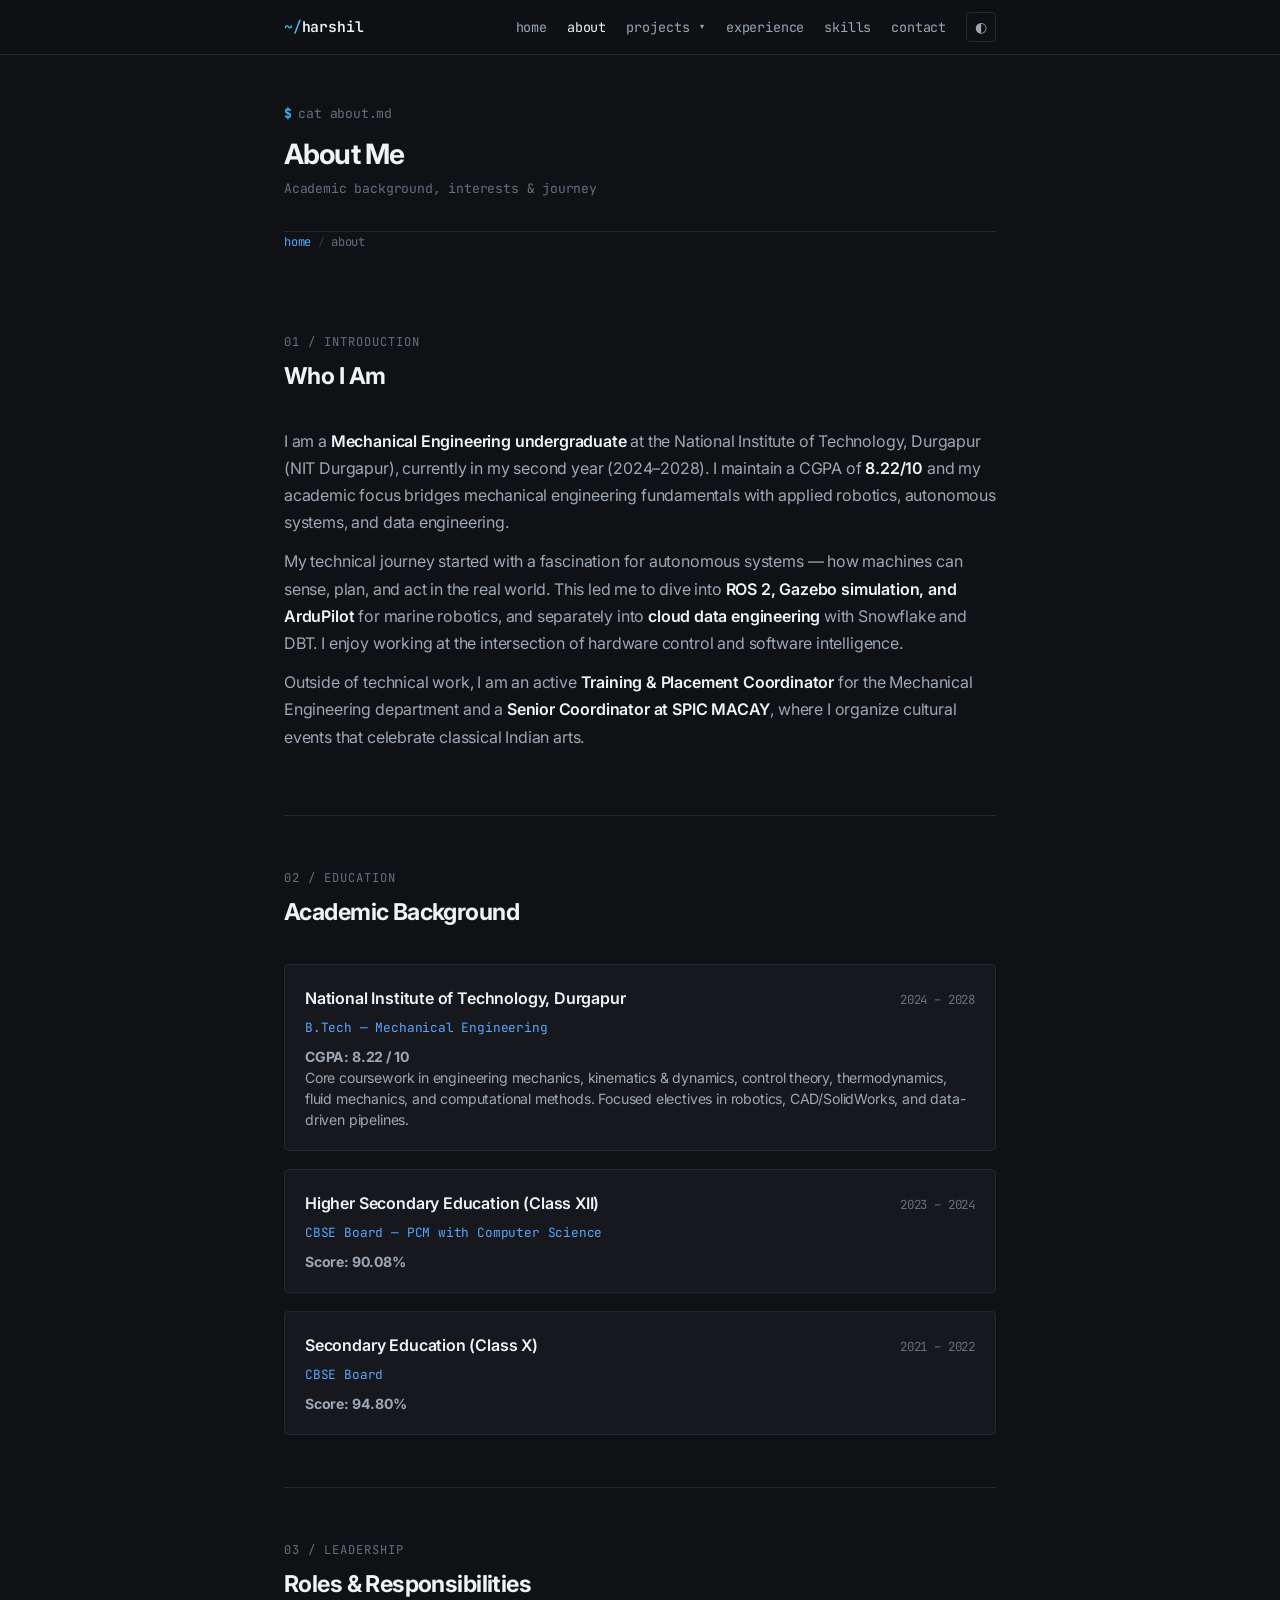
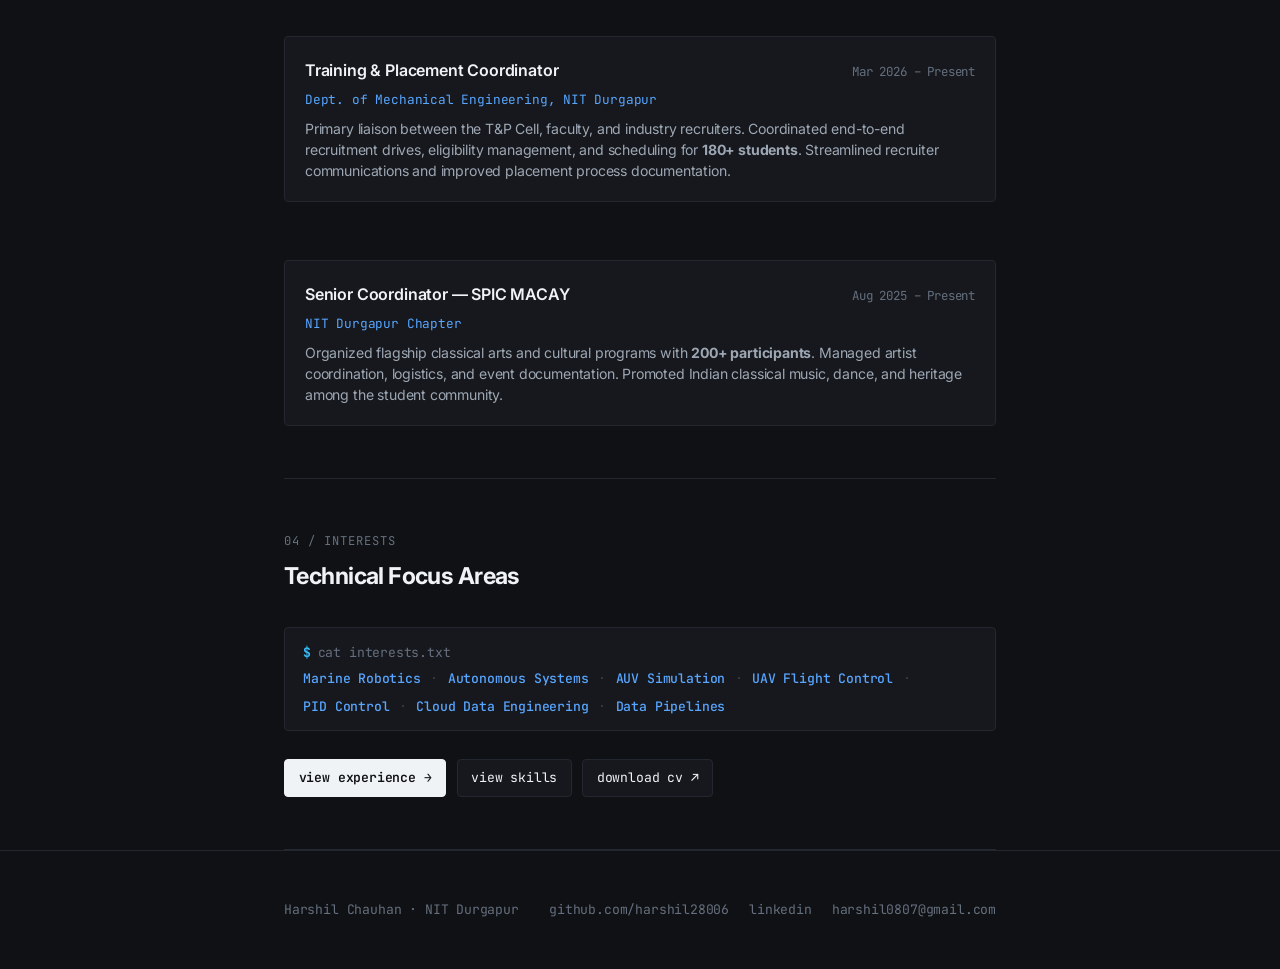
==== about.html @ e72b588a "feat: redesign portfolio as multi-page site with terminal CLI theme - Redesign index.html: minimal h" ====
<!DOCTYPE html>
<html lang="en" data-theme="dark">
<head>
  <meta charset="UTF-8">
  <meta name="viewport" content="width=device-width, initial-scale=1.0">
  <title>About — Harshil Chauhan</title>
  <meta name="description" content="About Harshil Chauhan — B.Tech Mechanical Engineering at NIT Durgapur. Academic background, technical interests, and leadership roles.">
  <meta name="author" content="Harshil Chauhan">

  <link rel="preconnect" href="https://fonts.googleapis.com">
  <link rel="preconnect" href="https://fonts.gstatic.com" crossorigin>
  <link href="https://fonts.googleapis.com/css2?family=Inter:wght@400;500;600;700&family=JetBrains+Mono:wght@400;500;600&display=swap" rel="stylesheet">
  <link rel="stylesheet" href="css/style.css">

  <script>
    try {
      var saved = localStorage.getItem('theme');
      if (saved) document.documentElement.dataset.theme = saved;
    } catch(e) {}
  </script>
</head>
<body>
  <a class="skip-link" href="#main">Skip to content</a>

  <!-- Navigation -->
  <nav class="navbar" aria-label="Main Navigation">
    <div class="container nav-inner">
      <a href="index.html" class="navbar-path" aria-label="Harshil Chauhan Home">
        <span class="p-tilde">~/</span><span class="p-name">harshil</span>
      </a>
      <button class="nav-mobile-toggle" id="nav-mobile-toggle" aria-label="Open navigation menu" aria-expanded="false">☰</button>
      <ul class="navbar-nav" id="navbar-nav" role="list">
        <li><a href="index.html" class="nav-link">home</a></li>
        <li><a href="about.html" class="nav-link">about</a></li>
        <li class="nav-dropdown">
          <button class="nav-dropdown-toggle" aria-haspopup="true" aria-expanded="false">projects ▾</button>
          <ul class="dropdown-menu" role="menu">
            <li role="none"><a href="projects/uav-auv.html" role="menuitem"><span class="dm-tilde">~/</span><span class="dm-path">projects/uav-auv</span></a></li>
            <li role="none"><a href="projects/data-engineering.html" role="menuitem"><span class="dm-tilde">~/</span><span class="dm-path">projects/data-engineering</span></a></li>
            <li role="none"><a href="projects/software.html" role="menuitem"><span class="dm-tilde">~/</span><span class="dm-path">projects/software</span></a></li>
            <li role="none"><a href="projects/other.html" role="menuitem"><span class="dm-tilde">~/</span><span class="dm-path">projects/other</span></a></li>
          </ul>
        </li>
        <li><a href="experience.html" class="nav-link">experience</a></li>
        <li><a href="skills.html" class="nav-link">skills</a></li>
        <li><a href="contact.html" class="nav-link">contact</a></li>
        <li>
          <button type="button" class="theme-toggle" id="theme-toggle" aria-label="Toggle theme" title="Toggle theme (T)">◐</button>
        </li>
      </ul>
    </div>
  </nav>

  <main class="container" id="main">

    <!-- Page Hero -->
    <div class="page-hero">
      <div class="page-hero-cmd">
        <span class="cmd-dollar">$</span>
        <span>cat about.md</span>
      </div>
      <h1 class="page-hero-title">About Me</h1>
      <p class="page-hero-sub">Academic background, interests &amp; journey</p>
    </div>

    <!-- Breadcrumb -->
    <nav class="breadcrumb" aria-label="Breadcrumb">
      <a href="index.html">home</a>
      <span class="breadcrumb-sep">/</span>
      <span>about</span>
    </nav>

    <!-- Bio -->
    <section class="section" id="bio">
      <div class="section-head">
        <span class="section-label">01 / Introduction</span>
        <h2 class="section-title">Who I Am</h2>
      </div>

      <p class="about-bio">
        I am a <strong>Mechanical Engineering undergraduate</strong> at the National Institute of Technology, Durgapur (NIT Durgapur), currently in my second year (2024–2028). I maintain a CGPA of <strong>8.22/10</strong> and my academic focus bridges mechanical engineering fundamentals with applied robotics, autonomous systems, and data engineering.
      </p>
      <p class="about-bio">
        My technical journey started with a fascination for autonomous systems — how machines can sense, plan, and act in the real world. This led me to dive into <strong>ROS 2, Gazebo simulation, and ArduPilot</strong> for marine robotics, and separately into <strong>cloud data engineering</strong> with Snowflake and DBT. I enjoy working at the intersection of hardware control and software intelligence.
      </p>
      <p class="about-bio">
        Outside of technical work, I am an active <strong>Training &amp; Placement Coordinator</strong> for the Mechanical Engineering department and a <strong>Senior Coordinator at SPIC MACAY</strong>, where I organize cultural events that celebrate classical Indian arts.
      </p>
    </section>

    <!-- Education -->
    <section class="section" id="education">
      <div class="section-head">
        <span class="section-label">02 / Education</span>
        <h2 class="section-title">Academic Background</h2>
      </div>

      <div class="edu-card">
        <div class="edu-card-head">
          <h3 class="edu-card-name">National Institute of Technology, Durgapur</h3>
          <span class="edu-card-date">2024 – 2028</span>
        </div>
        <p class="edu-card-sub">B.Tech — Mechanical Engineering</p>
        <p class="edu-card-desc">
          <strong>CGPA: 8.22 / 10</strong><br>
          Core coursework in engineering mechanics, kinematics &amp; dynamics, control theory, thermodynamics, fluid mechanics, and computational methods. Focused electives in robotics, CAD/SolidWorks, and data-driven pipelines.
        </p>
      </div>

      <div class="edu-card">
        <div class="edu-card-head">
          <h3 class="edu-card-name">Higher Secondary Education (Class XII)</h3>
          <span class="edu-card-date">2023 – 2024</span>
        </div>
        <p class="edu-card-sub">CBSE Board — PCM with Computer Science</p>
        <p class="edu-card-desc">
          <strong>Score: 90.08%</strong>
        </p>
      </div>

      <div class="edu-card">
        <div class="edu-card-head">
          <h3 class="edu-card-name">Secondary Education (Class X)</h3>
          <span class="edu-card-date">2021 – 2022</span>
        </div>
        <p class="edu-card-sub">CBSE Board</p>
        <p class="edu-card-desc">
          <strong>Score: 94.80%</strong>
        </p>
      </div>
    </section>

    <!-- Leadership -->
    <section class="section" id="leadership">
      <div class="section-head">
        <span class="section-label">03 / Leadership</span>
        <h2 class="section-title">Roles &amp; Responsibilities</h2>
      </div>

      <div class="project-group">
        <div class="edu-card">
          <div class="edu-card-head">
            <h3 class="edu-card-name">Training &amp; Placement Coordinator</h3>
            <span class="edu-card-date">Mar 2026 – Present</span>
          </div>
          <p class="edu-card-sub">Dept. of Mechanical Engineering, NIT Durgapur</p>
          <p class="edu-card-desc">
            Primary liaison between the T&amp;P Cell, faculty, and industry recruiters. Coordinated end-to-end recruitment drives, eligibility management, and scheduling for <strong>180+ students</strong>. Streamlined recruiter communications and improved placement process documentation.
          </p>
        </div>

        <div class="edu-card">
          <div class="edu-card-head">
            <h3 class="edu-card-name">Senior Coordinator — SPIC MACAY</h3>
            <span class="edu-card-date">Aug 2025 – Present</span>
          </div>
          <p class="edu-card-sub">NIT Durgapur Chapter</p>
          <p class="edu-card-desc">
            Organized flagship classical arts and cultural programs with <strong>200+ participants</strong>. Managed artist coordination, logistics, and event documentation. Promoted Indian classical music, dance, and heritage among the student community.
          </p>
        </div>
      </div>
    </section>

    <!-- Technical Interests -->
    <section class="section" id="interests">
      <div class="section-head">
        <span class="section-label">04 / Interests</span>
        <h2 class="section-title">Technical Focus Areas</h2>
      </div>

      <div class="terminal-stack-box">
        <div class="term-header">
          <span class="cmd-dollar">$</span>
          <span>cat interests.txt</span>
        </div>
        <div class="term-stack-list">
          <span class="term-pill">Marine Robotics</span>
          <span class="term-sep">·</span>
          <span class="term-pill">Autonomous Systems</span>
          <span class="term-sep">·</span>
          <span class="term-pill">AUV Simulation</span>
          <span class="term-sep">·</span>
          <span class="term-pill">UAV Flight Control</span>
          <span class="term-sep">·</span>
          <span class="term-pill">PID Control</span>
          <span class="term-sep">·</span>
          <span class="term-pill">Cloud Data Engineering</span>
          <span class="term-sep">·</span>
          <span class="term-pill">Data Pipelines</span>
        </div>
      </div>

      <div class="cta-row" style="margin-top: 1.5rem;">
        <a class="btn primary" href="experience.html">view experience →</a>
        <a class="btn" href="skills.html">view skills</a>
        <a class="btn" href="assets/Harshil_Chauhan_CV.pdf" target="_blank" rel="noopener">download cv ↗</a>
      </div>
    </section>

  </main>

  <!-- Footer -->
  <footer class="site-footer">
    <div class="container footer-inner">
      <div>
        <span>Harshil Chauhan</span> · <span>NIT Durgapur</span>
      </div>
      <nav class="footer-nav" aria-label="Footer Navigation">
        <a href="https://github.com/harshil28006" target="_blank" rel="noopener">github.com/harshil28006</a>
        <a href="https://linkedin.com/in/harshil-nitdurgapur" target="_blank" rel="noopener">linkedin</a>
        <a href="mailto:harshil0807@gmail.com">harshil0807@gmail.com</a>
      </nav>
    </div>
  </footer>

  <script src="js/main.js"></script>
</body>
</html>
---- css/style.css ----
/* ==========================================================================
   Harshil Chauhan - Minimalist Developer Portfolio
   Aesthetic inspired by raaulc.com: Clean typography, structured spacing,
   subtle command-line motifs, and high performance.
   ========================================================================== */

/* --------------------------------------------------------------------------
   Design Tokens & Color Themes
   -------------------------------------------------------------------------- */
:root {
  /* Dark Theme (Default) */
  --bg-primary: #0f1115;
  --bg-secondary: #16181d;
  --bg-subtle: #1c1f26;
  --bg-hover: #22262f;

  --border-subtle: #232730;
  --border-hover: #363c4a;

  --text-primary: #f0f3f6;
  --text-secondary: #9da7b3;
  --text-muted: #656f7d;
  --text-code: #58a6ff;

  --accent-cyan: #38bdf8;
  --accent-green: #34d399;
  --accent-amber: #fbbf24;

  --font-sans: 'Inter', -apple-system, BlinkMacSystemFont, 'Segoe UI', Roboto, Helvetica, Arial, sans-serif;
  --font-mono: 'JetBrains Mono', SFMono-Regular, Menlo, Monaco, Consolas, 'Liberation Mono', monospace;

  --max-width: 760px;
  --radius-sm: 4px;
  --radius-md: 6px;
  --transition: 0.15s ease;
}

[data-theme="light"] {
  --bg-primary: #ffffff;
  --bg-secondary: #f8fafc;
  --bg-subtle: #f1f5f9;
  --bg-hover: #e2e8f0;

  --border-subtle: #e5e7eb;
  --border-hover: #cbd5e1;

  --text-primary: #111827;
  --text-secondary: #4b5563;
  --text-muted: #9ca3af;
  --text-code: #0284c7;

  --accent-cyan: #0284c7;
  --accent-green: #059669;
  --accent-amber: #d97706;
}

/* --------------------------------------------------------------------------
   Reset & Document Base
   -------------------------------------------------------------------------- */
*, *::before, *::after {
  box-sizing: border-box;
  margin: 0;
  padding: 0;
}

html {
  font-size: 16px;
  scroll-behavior: smooth;
  scroll-padding-top: 70px;
  -webkit-text-size-adjust: 100%;
}

body {
  font-family: var(--font-sans);
  background-color: var(--bg-primary);
  color: var(--text-primary);
  line-height: 1.65;
  letter-spacing: -0.011em;
  min-height: 100vh;
  transition: background-color var(--transition), color var(--transition);
  text-rendering: optimizeLegibility;
  -webkit-font-smoothing: antialiased;
}

/* Skip link for accessibility */
.skip-link {
  position: absolute;
  top: -40px;
  left: 1.5rem;
  background: var(--text-primary);
  color: var(--bg-primary);
  padding: 0.4rem 0.8rem;
  font-family: var(--font-mono);
  font-size: 0.8rem;
  z-index: 1000;
  border-radius: var(--radius-sm);
  transition: top 0.15s ease;
}
.skip-link:focus {
  top: 1rem;
}

a {
  color: inherit;
  text-decoration: none;
  transition: color var(--transition);
}

code, kbd, pre, samp {
  font-family: var(--font-mono);
}

.container {
  max-width: var(--max-width);
  margin-left: auto;
  margin-right: auto;
  padding-left: 1.5rem;
  padding-right: 1.5rem;
}

/* --------------------------------------------------------------------------
   Minimal Navbar (raaulc style: ~/harshil)
   -------------------------------------------------------------------------- */
.navbar {
  position: sticky;
  top: 0;
  z-index: 100;
  background: rgba(15, 17, 21, 0.92);
  backdrop-filter: blur(10px);
  -webkit-backdrop-filter: blur(10px);
  border-bottom: 1px solid var(--border-subtle);
  transition: background-color var(--transition), border-color var(--transition);
}

[data-theme="light"] .navbar {
  background: rgba(255, 255, 255, 0.94);
}

.nav-inner {
  display: flex;
  align-items: center;
  justify-content: space-between;
  height: 54px;
}

.navbar-path {
  font-family: var(--font-mono);
  font-size: 0.92rem;
  font-weight: 500;
  display: inline-flex;
  align-items: center;
}
.p-tilde {
  color: var(--accent-cyan);
}
.p-name {
  color: var(--text-primary);
  font-weight: 600;
}
.navbar-path:hover .p-name {
  color: var(--accent-cyan);
}

.navbar-nav {
  display: flex;
  align-items: center;
  list-style: none;
  gap: 1.25rem;
  font-family: var(--font-mono);
  font-size: 0.84rem;
}

.nav-link {
  color: var(--text-secondary);
}
.nav-link:hover {
  color: var(--text-primary);
}

.theme-toggle {
  background: transparent;
  border: 1px solid var(--border-subtle);
  color: var(--text-secondary);
  font-size: 0.85rem;
  width: 30px;
  height: 30px;
  border-radius: var(--radius-sm);
  display: inline-flex;
  align-items: center;
  justify-content: center;
  cursor: pointer;
  transition: all var(--transition);
}
.theme-toggle:hover {
  color: var(--text-primary);
  border-color: var(--border-hover);
  background: var(--bg-secondary);
}

/* --------------------------------------------------------------------------
   Hero Section ($ whois harshil)
   -------------------------------------------------------------------------- */
.hero {
  padding-top: 3.5rem;
  padding-bottom: 3rem;
  border-bottom: 1px solid var(--border-subtle);
}

.cmd-line {
  font-family: var(--font-mono);
  font-size: 0.84rem;
  color: var(--text-muted);
  margin-bottom: 1.25rem;
  display: inline-flex;
  align-items: center;
  gap: 0.4rem;
}
.cmd-dollar {
  color: var(--accent-cyan);
  font-weight: 700;
}
.cmd-name {
  color: var(--text-primary);
}
.cmd-arg {
  color: var(--accent-amber);
}

.hero-identity {
  margin-bottom: 1.25rem;
}

.hero-name {
  font-size: 1.95rem;
  font-weight: 700;
  letter-spacing: -0.03em;
  color: var(--text-primary);
  line-height: 1.2;
  margin-bottom: 0.35rem;
}

.hero-sub {
  font-family: var(--font-mono);
  font-size: 0.88rem;
  color: var(--text-muted);
  display: flex;
  align-items: center;
  gap: 0.45rem;
  flex-wrap: wrap;
}
.hero-sub span.highlight {
  color: var(--text-secondary);
}

.hero-bio {
  font-size: 1.02rem;
  color: var(--text-secondary);
  line-height: 1.7;
  margin-bottom: 1.5rem;
}
.hero-bio strong {
  color: var(--text-primary);
  font-weight: 600;
}

/* Terminal Core Stack Block */
.terminal-stack-box {
  background: var(--bg-secondary);
  border: 1px solid var(--border-subtle);
  border-radius: var(--radius-sm);
  padding: 0.85rem 1.15rem;
  margin-bottom: 1.75rem;
  font-family: var(--font-mono);
  font-size: 0.82rem;
  line-height: 1.6;
}

.term-header {
  color: var(--text-muted);
  margin-bottom: 0.35rem;
  display: flex;
  align-items: center;
  gap: 0.4rem;
}

.term-stack-list {
  display: flex;
  flex-wrap: wrap;
  align-items: center;
  gap: 0.4rem 0.6rem;
  color: var(--text-primary);
}

.term-pill {
  color: var(--text-code);
  font-weight: 500;
}

.term-sep {
  color: var(--border-hover);
}

/* Action CTA Buttons */
.cta-row {
  display: flex;
  flex-wrap: wrap;
  align-items: center;
  gap: 0.65rem;
}

.btn {
  display: inline-flex;
  align-items: center;
  gap: 0.35rem;
  font-family: var(--font-mono);
  font-size: 0.82rem;
  padding: 0.45rem 0.85rem;
  border-radius: var(--radius-sm);
  border: 1px solid var(--border-subtle);
  background: var(--bg-secondary);
  color: var(--text-primary);
  cursor: pointer;
  transition: all var(--transition);
}
.btn:hover {
  background: var(--bg-hover);
  border-color: var(--border-hover);
}

.btn.primary {
  background: var(--text-primary);
  color: var(--bg-primary);
  border-color: var(--text-primary);
  font-weight: 600;
}
.btn.primary:hover {
  opacity: 0.9;
}

/* --------------------------------------------------------------------------
   Sections & Structured Spacing
   -------------------------------------------------------------------------- */
.section {
  padding-top: 3.25rem;
  padding-bottom: 3.25rem;
  border-bottom: 1px solid var(--border-subtle);
}

.section-head {
  margin-bottom: 2rem;
}

.section-label {
  font-family: var(--font-mono);
  font-size: 0.76rem;
  text-transform: uppercase;
  letter-spacing: 0.08em;
  color: var(--text-muted);
  display: block;
  margin-bottom: 0.35rem;
}

.section-title {
  font-size: 1.45rem;
  font-weight: 700;
  letter-spacing: -0.025em;
  color: var(--text-primary);
}

/* --------------------------------------------------------------------------
   Projects List (Structured Spacing, No Heavy Cards)
   -------------------------------------------------------------------------- */
.project-group {
  display: flex;
  flex-direction: column;
  gap: 2.5rem;
}

.project-item {
  padding-bottom: 2rem;
  border-bottom: 1px dashed var(--border-subtle);
}
.project-item:last-child {
  padding-bottom: 0;
  border-bottom: none;
}

.project-header {
  display: flex;
  align-items: baseline;
  justify-content: space-between;
  gap: 1rem;
  margin-bottom: 0.65rem;
  flex-wrap: wrap;
}

.project-title {
  font-size: 1.15rem;
  font-weight: 600;
  color: var(--text-primary);
  letter-spacing: -0.02em;
}

.project-tagline {
  font-family: var(--font-mono);
  font-size: 0.78rem;
  color: var(--text-muted);
}

/* Technical Tags Pill Row */
.tech-tag-row {
  display: flex;
  flex-wrap: wrap;
  gap: 0.4rem;
  margin-bottom: 0.85rem;
}

.tech-tag {
  font-family: var(--font-mono);
  font-size: 0.74rem;
  color: var(--text-secondary);
  background: var(--bg-secondary);
  border: 1px solid var(--border-subtle);
  padding: 0.15rem 0.5rem;
  border-radius: var(--radius-sm);
}

/* Achievements Bullet List */
.achievements-list {
  list-style: none;
  display: flex;
  flex-direction: column;
  gap: 0.55rem;
}

.achievements-list li {
  position: relative;
  padding-left: 1.25rem;
  font-size: 0.92rem;
  color: var(--text-secondary);
  line-height: 1.55;
}

.achievements-list li::before {
  content: "—";
  position: absolute;
  left: 0;
  color: var(--text-muted);
  font-family: var(--font-mono);
}

.achievements-list li strong {
  color: var(--text-primary);
  font-weight: 600;
}

/* --------------------------------------------------------------------------
   Video Showcase Component (Terminal & Media Player Bezel)
   -------------------------------------------------------------------------- */
.video-showcase {
  margin-top: 1.5rem;
  background: var(--bg-secondary);
  border: 1px solid var(--border-subtle);
  border-radius: var(--radius-md);
  overflow: hidden;
  box-shadow: 0 4px 20px rgba(0, 0, 0, 0.15);
  transition: border-color var(--transition), box-shadow var(--transition);
}

.video-showcase:hover {
  border-color: var(--border-hover);
  box-shadow: 0 6px 24px rgba(0, 0, 0, 0.25);
}

.video-showcase-header {
  display: flex;
  align-items: center;
  justify-content: space-between;
  gap: 0.75rem;
  padding: 0.6rem 0.9rem;
  background: var(--bg-subtle);
  border-bottom: 1px solid var(--border-subtle);
  font-family: var(--font-mono);
  font-size: 0.76rem;
}

.video-window-controls {
  display: flex;
  align-items: center;
  gap: 0.35rem;
  flex-shrink: 0;
}

.control-dot {
  width: 9px;
  height: 9px;
  border-radius: 50%;
  display: inline-block;
}

.control-dot.dot-red {
  background-color: #ef4444;
  opacity: 0.85;
}

.control-dot.dot-yellow {
  background-color: #f59e0b;
  opacity: 0.85;
}

.control-dot.dot-green {
  background-color: #10b981;
  opacity: 0.85;
}

.video-showcase-title {
  color: var(--text-muted);
  overflow: hidden;
  text-overflow: ellipsis;
  white-space: nowrap;
  display: flex;
  align-items: center;
  gap: 0.35rem;
  flex: 1;
}

.video-showcase-title span:last-child {
  color: var(--text-secondary);
}

.video-direct-link {
  flex-shrink: 0;
  font-family: var(--font-mono);
  font-size: 0.72rem;
  color: var(--text-code);
  padding: 0.15rem 0.5rem;
  border-radius: var(--radius-sm);
  background: var(--bg-secondary);
  border: 1px solid var(--border-subtle);
  transition: all var(--transition);
}

.video-direct-link:hover {
  color: var(--accent-cyan);
  border-color: var(--border-hover);
  background: var(--bg-hover);
}

.video-player-container {
  position: relative;
  width: 100%;
  aspect-ratio: 16 / 9;
  background: #000;
}

.video-player-container iframe {
  position: absolute;
  top: 0;
  left: 0;
  width: 100%;
  height: 100%;
  border: 0;
}

.video-showcase-footer {
  display: flex;
  align-items: center;
  justify-content: space-between;
  gap: 0.75rem;
  padding: 0.55rem 0.9rem;
  background: var(--bg-subtle);
  border-top: 1px solid var(--border-subtle);
  font-family: var(--font-mono);
  font-size: 0.74rem;
  flex-wrap: wrap;
}

.video-status-indicator {
  display: inline-flex;
  align-items: center;
  gap: 0.45rem;
  color: var(--accent-amber);
  font-weight: 600;
  letter-spacing: 0.04em;
  font-size: 0.7rem;
}

.status-pulsing-dot {
  width: 7px;
  height: 7px;
  border-radius: 50%;
  background: var(--accent-amber);
  display: inline-block;
  box-shadow: 0 0 0 0 rgba(251, 191, 36, 0.7);
  animation: pulse-ring 2s infinite;
}

@keyframes pulse-ring {
  0% {
    box-shadow: 0 0 0 0 rgba(251, 191, 36, 0.7);
  }
  70% {
    box-shadow: 0 0 0 6px rgba(251, 191, 36, 0);
  }
  100% {
    box-shadow: 0 0 0 0 rgba(251, 191, 36, 0);
  }
}

.video-caption-text {
  color: var(--text-muted);
  font-size: 0.72rem;
}

.tech-tag.video-tag {
  color: var(--accent-cyan);
  border-color: rgba(56, 189, 248, 0.3);
  background: rgba(56, 189, 248, 0.08);
  font-weight: 500;
  cursor: pointer;
  display: inline-flex;
  align-items: center;
  gap: 0.25rem;
}

.tech-tag.video-tag:hover {
  background: rgba(56, 189, 248, 0.16);
  border-color: var(--accent-cyan);
  color: var(--text-primary);
}

.tech-tag.diagram-tag {
  color: var(--accent-cyan);
  border-color: rgba(56, 189, 248, 0.3);
  background: rgba(56, 189, 248, 0.08);
  font-weight: 500;
  cursor: pointer;
  display: inline-flex;
  align-items: center;
  gap: 0.25rem;
  text-decoration: none;
}

.tech-tag.diagram-tag:hover {
  background: rgba(56, 189, 248, 0.16);
  border-color: var(--accent-cyan);
  color: var(--text-primary);
}

/* --------------------------------------------------------------------------
   Diagram Showcase Component (Terminal & Pipeline Architecture Viewer)
   -------------------------------------------------------------------------- */
.diagram-showcase {
  margin-top: 1.5rem;
  background: var(--bg-secondary);
  border: 1px solid var(--border-subtle);
  border-radius: var(--radius-md);
  overflow: hidden;
  box-shadow: 0 4px 20px rgba(0, 0, 0, 0.15);
  transition: border-color var(--transition), box-shadow var(--transition);
}

.diagram-showcase:hover {
  border-color: var(--border-hover);
  box-shadow: 0 6px 24px rgba(0, 0, 0, 0.25);
}

.diagram-showcase-header {
  display: flex;
  align-items: center;
  justify-content: space-between;
  gap: 0.75rem;
  padding: 0.6rem 0.9rem;
  background: var(--bg-subtle);
  border-bottom: 1px solid var(--border-subtle);
  font-family: var(--font-mono);
  font-size: 0.76rem;
}

.diagram-window-controls {
  display: flex;
  align-items: center;
  gap: 0.35rem;
  flex-shrink: 0;
}

.diagram-showcase-title {
  color: var(--text-muted);
  overflow: hidden;
  text-overflow: ellipsis;
  white-space: nowrap;
  display: flex;
  align-items: center;
  gap: 0.35rem;
  flex: 1;
}

.diagram-showcase-title span:last-child {
  color: var(--text-secondary);
}

.diagram-direct-link {
  flex-shrink: 0;
  font-family: var(--font-mono);
  font-size: 0.72rem;
  color: var(--text-code);
  padding: 0.15rem 0.5rem;
  border-radius: var(--radius-sm);
  background: var(--bg-secondary);
  border: 1px solid var(--border-subtle);
  text-decoration: none;
  transition: all var(--transition);
}

.diagram-direct-link:hover {
  color: var(--accent-cyan);
  border-color: var(--border-hover);
  background: var(--bg-hover);
}

.diagram-image-container {
  position: relative;
  width: 100%;
  background: #0d1117;
  cursor: zoom-in;
  overflow: hidden;
  display: flex;
  align-items: center;
  justify-content: center;
  border: 0;
  padding: 0;
  text-align: left;
}

.diagram-image-container:focus-visible {
  outline: 2px solid var(--accent-cyan);
  outline-offset: -2px;
}

.diagram-image {
  display: block;
  width: 100%;
  height: auto;
  object-fit: contain;
  transition: transform 0.25s ease;
}

.diagram-image-container:hover .diagram-image {
  transform: scale(1.015);
}

.diagram-expand-badge {
  position: absolute;
  bottom: 12px;
  right: 12px;
  display: inline-flex;
  align-items: center;
  gap: 0.4rem;
  padding: 0.35rem 0.65rem;
  background: rgba(15, 17, 21, 0.85);
  backdrop-filter: blur(8px);
  -webkit-backdrop-filter: blur(8px);
  border: 1px solid var(--border-hover);
  border-radius: var(--radius-sm);
  color: var(--text-primary);
  font-family: var(--font-mono);
  font-size: 0.72rem;
  pointer-events: none;
  opacity: 0.9;
  transition: opacity var(--transition), transform var(--transition), border-color var(--transition), color var(--transition);
}

.diagram-image-container:hover .diagram-expand-badge {
  opacity: 1;
  transform: translateY(-2px);
  border-color: var(--accent-cyan);
  color: var(--accent-cyan);
}

.diagram-showcase-footer {
  display: flex;
  align-items: center;
  justify-content: space-between;
  gap: 0.75rem;
  padding: 0.55rem 0.9rem;
  background: var(--bg-subtle);
  border-top: 1px solid var(--border-subtle);
  font-family: var(--font-mono);
  font-size: 0.74rem;
  flex-wrap: wrap;
}

.diagram-status-indicator {
  display: inline-flex;
  align-items: center;
  gap: 0.45rem;
  color: var(--accent-cyan);
  font-weight: 600;
  letter-spacing: 0.04em;
  font-size: 0.7rem;
}

.status-pulsing-dot.pulse-cyan {
  background: var(--accent-cyan);
  box-shadow: 0 0 0 0 rgba(56, 189, 248, 0.7);
  animation: pulse-ring-cyan 2s infinite;
}

@keyframes pulse-ring-cyan {
  0% {
    box-shadow: 0 0 0 0 rgba(56, 189, 248, 0.7);
  }
  70% {
    box-shadow: 0 0 0 6px rgba(56, 189, 248, 0);
  }
  100% {
    box-shadow: 0 0 0 0 rgba(56, 189, 248, 0);
  }
}

.diagram-caption-text {
  color: var(--text-muted);
  font-size: 0.72rem;
}

/* --------------------------------------------------------------------------
   Architecture Diagram Lightbox Modal
   -------------------------------------------------------------------------- */
.diagram-modal {
  position: fixed;
  inset: 0;
  z-index: 9999;
  background: rgba(10, 12, 16, 0.88);
  backdrop-filter: blur(12px);
  -webkit-backdrop-filter: blur(12px);
  display: flex;
  align-items: center;
  justify-content: center;
  padding: 1.5rem;
  opacity: 0;
  pointer-events: none;
  transition: opacity 0.2s ease;
}

.diagram-modal:not([hidden]) {
  opacity: 1;
  pointer-events: auto;
}

.diagram-modal-dialog {
  position: relative;
  max-width: 1200px;
  width: 100%;
  max-height: 92vh;
  display: flex;
  flex-direction: column;
  background: var(--bg-secondary);
  border: 1px solid var(--border-hover);
  border-radius: var(--radius-md);
  overflow: hidden;
  box-shadow: 0 25px 60px -15px rgba(0, 0, 0, 0.7);
  transform: scale(0.96);
  transition: transform 0.2s cubic-bezier(0.16, 1, 0.3, 1);
}

.diagram-modal:not([hidden]) .diagram-modal-dialog {
  transform: scale(1);
}

.diagram-modal-header {
  display: flex;
  align-items: center;
  justify-content: space-between;
  padding: 0.7rem 1rem;
  background: var(--bg-subtle);
  border-bottom: 1px solid var(--border-subtle);
  font-family: var(--font-mono);
  font-size: 0.8rem;
}

.diagram-modal-title {
  display: flex;
  align-items: center;
  gap: 0.5rem;
  color: var(--text-secondary);
}

.diagram-modal-close {
  background: transparent;
  border: 1px solid var(--border-subtle);
  color: var(--text-secondary);
  width: 28px;
  height: 28px;
  display: flex;
  align-items: center;
  justify-content: center;
  border-radius: var(--radius-sm);
  cursor: pointer;
  font-family: var(--font-mono);
  font-size: 0.9rem;
  line-height: 1;
  transition: all var(--transition);
}

.diagram-modal-close:hover {
  background: var(--bg-hover);
  color: var(--text-primary);
  border-color: var(--border-hover);
}

.diagram-modal-body {
  overflow: auto;
  padding: 0.75rem;
  background: #0d1117;
  display: flex;
  align-items: center;
  justify-content: center;
  max-height: calc(92vh - 90px);
}

.diagram-modal-body img {
  max-width: 100%;
  max-height: calc(92vh - 120px);
  width: auto;
  height: auto;
  border-radius: 4px;
  object-fit: contain;
}

.diagram-modal-footer {
  display: flex;
  align-items: center;
  justify-content: space-between;
  padding: 0.55rem 1rem;
  background: var(--bg-subtle);
  border-top: 1px solid var(--border-subtle);
  font-family: var(--font-mono);
  font-size: 0.72rem;
  color: var(--text-muted);
}

.diagram-modal-footer kbd {
  display: inline-block;
  padding: 0.1rem 0.35rem;
  font-size: 0.68rem;
  font-family: var(--font-mono);
  background: var(--bg-hover);
  border: 1px solid var(--border-subtle);
  border-radius: 3px;
  color: var(--text-secondary);
}

/* --------------------------------------------------------------------------
   Experience Section (IIT Mandi Research Internship)
   -------------------------------------------------------------------------- */
.experience-block {
  padding: 1.35rem;
  background: var(--bg-secondary);
  border: 1px solid var(--border-subtle);
  border-radius: var(--radius-sm);
  margin-bottom: 1.5rem;
}

.exp-head {
  display: flex;
  align-items: baseline;
  justify-content: space-between;
  gap: 1rem;
  flex-wrap: wrap;
  margin-bottom: 0.35rem;
}

.exp-role {
  font-size: 1.05rem;
  font-weight: 600;
  color: var(--text-primary);
}

.exp-date {
  font-family: var(--font-mono);
  font-size: 0.8rem;
  color: var(--text-muted);
}

.exp-org {
  font-family: var(--font-mono);
  font-size: 0.85rem;
  color: var(--text-code);
  margin-bottom: 0.75rem;
}
.exp-org span.advisor {
  color: var(--text-muted);
}

/* --------------------------------------------------------------------------
   Education & Leadership
   -------------------------------------------------------------------------- */
.two-col-grid {
  display: grid;
  grid-template-columns: 1fr 1fr;
  gap: 1.75rem;
}

@media (max-width: 640px) {
  .two-col-grid {
    grid-template-columns: 1fr;
    gap: 1.25rem;
  }
}

.compact-card {
  padding: 1.15rem;
  background: var(--bg-secondary);
  border: 1px solid var(--border-subtle);
  border-radius: var(--radius-sm);
}

.compact-card h4 {
  font-size: 0.98rem;
  font-weight: 600;
  color: var(--text-primary);
  margin-bottom: 0.25rem;
}

.compact-sub {
  font-family: var(--font-mono);
  font-size: 0.8rem;
  color: var(--text-muted);
  margin-bottom: 0.5rem;
}

.compact-desc {
  font-size: 0.88rem;
  color: var(--text-secondary);
  line-height: 1.5;
}

/* --------------------------------------------------------------------------
   Footer (raaulc style)
   -------------------------------------------------------------------------- */
.site-footer {
  padding: 3rem 0;
  border-top: 1px solid var(--border-subtle);
  font-family: var(--font-mono);
  font-size: 0.82rem;
  color: var(--text-muted);
}

.footer-inner {
  display: flex;
  align-items: center;
  justify-content: space-between;
  flex-wrap: wrap;
  gap: 1rem;
}

.footer-nav {
  display: flex;
  align-items: center;
  gap: 1.25rem;
  flex-wrap: wrap;
}
.footer-nav a:hover {
  color: var(--text-primary);
  text-decoration: underline;
}

/* --------------------------------------------------------------------------
   Responsive adjustments
   -------------------------------------------------------------------------- */
@media (max-width: 640px) {
  .hero-name {
    font-size: 1.65rem;
  }
  .navbar-nav {
    gap: 0.85rem;
    font-size: 0.8rem;
  }
  .section {
    padding-top: 2.5rem;
    padding-bottom: 2.5rem;
  }
  .video-showcase-title,
  .diagram-showcase-title {
    font-size: 0.68rem;
  }
  .video-showcase-footer,
  .diagram-showcase-footer {
    flex-direction: column;
    align-items: flex-start;
    gap: 0.35rem;
  }
  .diagram-modal {
    padding: 0.5rem;
  }
  .diagram-modal-body {
    padding: 0.35rem;
  }
}


/* ==========================================================================
   Multi-Page Portfolio Extensions
   ========================================================================== */

/* --------------------------------------------------------------------------
   Dropdown Navigation
   -------------------------------------------------------------------------- */
.nav-dropdown {
  position: relative;
}

.nav-dropdown-toggle {
  background: none;
  border: none;
  font-family: var(--font-mono);
  font-size: 0.84rem;
  color: var(--text-secondary);
  cursor: pointer;
  padding: 0;
  display: inline-flex;
  align-items: center;
  gap: 0.2rem;
  transition: color var(--transition);
  letter-spacing: 0;
}

.nav-dropdown-toggle:hover,
.nav-dropdown:hover .nav-dropdown-toggle,
.nav-dropdown-toggle.active {
  color: var(--text-primary);
}

.dropdown-menu {
  position: absolute;
  top: calc(100% + 0.75rem);
  right: -0.5rem;
  background: var(--bg-secondary);
  border: 1px solid var(--border-hover);
  border-radius: var(--radius-md);
  padding: 0.35rem 0;
  min-width: 245px;
  z-index: 200;
  opacity: 0;
  pointer-events: none;
  transform: translateY(-6px);
  transition: opacity 0.15s ease, transform 0.15s ease;
  box-shadow: 0 8px 28px rgba(0, 0, 0, 0.25);
  list-style: none;
}

[data-theme="light"] .dropdown-menu {
  box-shadow: 0 8px 28px rgba(0, 0, 0, 0.12);
}

.nav-dropdown:hover .dropdown-menu,
.nav-dropdown.open .dropdown-menu {
  opacity: 1;
  pointer-events: auto;
  transform: translateY(0);
}

.dropdown-menu li {
  list-style: none;
}

.dropdown-menu a {
  display: flex;
  align-items: center;
  padding: 0.5rem 1rem;
  font-family: var(--font-mono);
  font-size: 0.78rem;
  color: var(--text-secondary);
  transition: color var(--transition), background var(--transition);
}

.dropdown-menu a:hover {
  color: var(--accent-cyan);
  background: var(--bg-hover);
}

.dm-tilde {
  color: var(--text-muted);
}

.dm-path {
  color: var(--text-code);
}

.dropdown-menu a:hover .dm-tilde,
.dropdown-menu a:hover .dm-path {
  color: var(--accent-cyan);
}

/* --------------------------------------------------------------------------
   Mobile Hamburger Toggle
   -------------------------------------------------------------------------- */
.nav-mobile-toggle {
  display: none;
  background: transparent;
  border: 1px solid var(--border-subtle);
  color: var(--text-secondary);
  font-size: 0.85rem;
  width: 30px;
  height: 30px;
  border-radius: var(--radius-sm);
  align-items: center;
  justify-content: center;
  cursor: pointer;
  transition: all var(--transition);
  font-family: var(--font-mono);
  flex-shrink: 0;
}

.nav-mobile-toggle:hover {
  color: var(--text-primary);
  border-color: var(--border-hover);
  background: var(--bg-secondary);
}

/* --------------------------------------------------------------------------
   Active Nav Link
   -------------------------------------------------------------------------- */
.nav-link.active,
.nav-link[aria-current="page"],
.nav-dropdown-toggle.active {
  color: var(--text-primary);
}

/* --------------------------------------------------------------------------
   Breadcrumb
   -------------------------------------------------------------------------- */
.breadcrumb {
  font-family: var(--font-mono);
  font-size: 0.76rem;
  color: var(--text-muted);
  display: flex;
  align-items: center;
  gap: 0.4rem;
  flex-wrap: wrap;
  margin-bottom: 1.75rem;
}

.breadcrumb a {
  color: var(--text-code);
  transition: color var(--transition);
}

.breadcrumb a:hover {
  color: var(--accent-cyan);
}

.breadcrumb-sep {
  color: var(--border-hover);
  font-size: 0.7rem;
}

/* --------------------------------------------------------------------------
   Inner Page Hero
   -------------------------------------------------------------------------- */
.page-hero {
  padding-top: 2.75rem;
  padding-bottom: 2rem;
  border-bottom: 1px solid var(--border-subtle);
}

.page-hero-cmd {
  font-family: var(--font-mono);
  font-size: 0.82rem;
  color: var(--text-muted);
  margin-bottom: 0.85rem;
  display: inline-flex;
  align-items: center;
  gap: 0.4rem;
}

.page-hero-title {
  font-size: 1.75rem;
  font-weight: 700;
  letter-spacing: -0.03em;
  color: var(--text-primary);
  line-height: 1.2;
  margin-bottom: 0.45rem;
}

.page-hero-sub {
  font-family: var(--font-mono);
  font-size: 0.82rem;
  color: var(--text-muted);
  line-height: 1.5;
}

/* --------------------------------------------------------------------------
   Recent Project Cards (Homepage)
   -------------------------------------------------------------------------- */
.recent-projects-grid {
  display: grid;
  grid-template-columns: 1fr 1fr;
  gap: 1.25rem;
}

.project-card {
  background: var(--bg-secondary);
  border: 1px solid var(--border-subtle);
  border-radius: var(--radius-md);
  padding: 1.35rem;
  display: flex;
  flex-direction: column;
  gap: 0.6rem;
  transition: border-color var(--transition), box-shadow var(--transition);
  text-decoration: none;
  color: inherit;
}

.project-card:hover {
  border-color: var(--border-hover);
  box-shadow: 0 4px 20px rgba(0, 0, 0, 0.18);
}

.project-card-label {
  font-family: var(--font-mono);
  font-size: 0.68rem;
  color: var(--text-muted);
  text-transform: uppercase;
  letter-spacing: 0.07em;
}

.project-card-title {
  font-size: 1rem;
  font-weight: 600;
  color: var(--text-primary);
  line-height: 1.3;
}

.project-card-desc {
  font-size: 0.875rem;
  color: var(--text-secondary);
  line-height: 1.55;
  flex: 1;
}

.project-card-tags {
  display: flex;
  flex-wrap: wrap;
  gap: 0.35rem;
}

.project-card-cta {
  font-family: var(--font-mono);
  font-size: 0.76rem;
  color: var(--text-code);
  display: inline-flex;
  align-items: center;
  gap: 0.25rem;
  margin-top: 0.35rem;
  transition: color var(--transition);
}

.project-card:hover .project-card-cta {
  color: var(--accent-cyan);
}

/* Section view-all link */
.section-viewall {
  display: inline-flex;
  align-items: center;
  gap: 0.35rem;
  font-family: var(--font-mono);
  font-size: 0.8rem;
  color: var(--text-muted);
  margin-top: 1.5rem;
  transition: color var(--transition);
  text-decoration: none;
}

.section-viewall:hover {
  color: var(--text-primary);
}

/* --------------------------------------------------------------------------
   Experience Teaser (Homepage summary)
   -------------------------------------------------------------------------- */
.exp-teaser {
  display: flex;
  align-items: center;
  justify-content: space-between;
  gap: 1rem;
  flex-wrap: wrap;
  background: var(--bg-secondary);
  border: 1px solid var(--border-subtle);
  border-left: 3px solid var(--accent-cyan);
  border-radius: var(--radius-sm);
  padding: 1rem 1.25rem;
  transition: border-color var(--transition);
  text-decoration: none;
  color: inherit;
}

.exp-teaser:hover {
  border-color: var(--border-hover);
  border-left-color: var(--accent-cyan);
}

.exp-teaser-role {
  font-size: 0.95rem;
  font-weight: 600;
  color: var(--text-primary);
  margin-bottom: 0.15rem;
}

.exp-teaser-org {
  font-family: var(--font-mono);
  font-size: 0.76rem;
  color: var(--text-code);
}

.exp-teaser-cta {
  font-family: var(--font-mono);
  font-size: 0.76rem;
  color: var(--text-muted);
  flex-shrink: 0;
  transition: color var(--transition);
}

.exp-teaser:hover .exp-teaser-cta {
  color: var(--text-primary);
}

/* --------------------------------------------------------------------------
   Skills Page
   -------------------------------------------------------------------------- */
.skills-section {
  margin-bottom: 2.5rem;
}

.skills-section-header {
  display: flex;
  align-items: center;
  gap: 0.5rem;
  font-family: var(--font-mono);
  font-size: 0.75rem;
  color: var(--accent-cyan);
  text-transform: uppercase;
  letter-spacing: 0.09em;
  margin-bottom: 0.85rem;
  padding-bottom: 0.5rem;
  border-bottom: 1px solid var(--border-subtle);
}

.skills-pill-grid {
  display: flex;
  flex-wrap: wrap;
  gap: 0.5rem;
}

.skill-pill {
  font-family: var(--font-mono);
  font-size: 0.78rem;
  background: var(--bg-secondary);
  border: 1px solid var(--border-subtle);
  border-radius: var(--radius-sm);
  padding: 0.3rem 0.7rem;
  color: var(--text-secondary);
  transition: all var(--transition);
  cursor: default;
  user-select: none;
}

.skill-pill:hover {
  color: var(--text-primary);
  border-color: var(--border-hover);
  background: var(--bg-hover);
}

.skill-pill.highlight {
  color: var(--text-code);
  border-color: rgba(88, 166, 255, 0.3);
  background: rgba(88, 166, 255, 0.07);
}

.skill-pill.highlight:hover {
  color: var(--accent-cyan);
  border-color: var(--accent-cyan);
  background: rgba(56, 189, 248, 0.1);
}

/* --------------------------------------------------------------------------
   Contact Page
   -------------------------------------------------------------------------- */
.contact-grid {
  display: grid;
  grid-template-columns: 1fr 1fr;
  gap: 1rem;
  margin-bottom: 2rem;
}

.contact-card {
  display: flex;
  align-items: center;
  gap: 0.9rem;
  padding: 1.1rem 1.25rem;
  background: var(--bg-secondary);
  border: 1px solid var(--border-subtle);
  border-radius: var(--radius-md);
  transition: all var(--transition);
  text-decoration: none;
  color: inherit;
}

.contact-card:hover {
  border-color: var(--border-hover);
  background: var(--bg-hover);
}

.contact-card-icon {
  font-size: 1.15rem;
  flex-shrink: 0;
  line-height: 1;
}

.contact-card-info {
  min-width: 0;
}

.contact-card-label {
  font-family: var(--font-mono);
  font-size: 0.68rem;
  color: var(--text-muted);
  text-transform: uppercase;
  letter-spacing: 0.07em;
  margin-bottom: 0.15rem;
}

.contact-card-value {
  font-size: 0.87rem;
  font-weight: 500;
  color: var(--text-primary);
  overflow: hidden;
  text-overflow: ellipsis;
  white-space: nowrap;
}

/* --------------------------------------------------------------------------
   About Page — Timeline / Academic cards
   -------------------------------------------------------------------------- */
.about-bio {
  font-size: 1rem;
  color: var(--text-secondary);
  line-height: 1.7;
  margin-bottom: 0.75rem;
}

.about-bio strong {
  color: var(--text-primary);
  font-weight: 600;
}

.edu-card {
  padding: 1.25rem;
  background: var(--bg-secondary);
  border: 1px solid var(--border-subtle);
  border-radius: var(--radius-sm);
  margin-bottom: 1.1rem;
}

.edu-card:last-child {
  margin-bottom: 0;
}

.edu-card-head {
  display: flex;
  align-items: baseline;
  justify-content: space-between;
  gap: 1rem;
  flex-wrap: wrap;
  margin-bottom: 0.35rem;
}

.edu-card-name {
  font-size: 1rem;
  font-weight: 600;
  color: var(--text-primary);
}

.edu-card-date {
  font-family: var(--font-mono);
  font-size: 0.78rem;
  color: var(--text-muted);
  flex-shrink: 0;
}

.edu-card-sub {
  font-family: var(--font-mono);
  font-size: 0.8rem;
  color: var(--text-code);
  margin-bottom: 0.5rem;
}

.edu-card-desc {
  font-size: 0.88rem;
  color: var(--text-secondary);
  line-height: 1.5;
}

/* --------------------------------------------------------------------------
   Placeholder / Coming Soon
   -------------------------------------------------------------------------- */
.placeholder-terminal {
  background: var(--bg-secondary);
  border: 1px solid var(--border-subtle);
  border-radius: var(--radius-md);
  padding: 2.5rem 2rem;
  text-align: center;
  margin-top: 2rem;
}

.placeholder-terminal .cmd-line {
  justify-content: center;
  margin-bottom: 1rem;
}

.placeholder-title {
  font-size: 1.1rem;
  font-weight: 600;
  color: var(--text-primary);
  margin-bottom: 0.5rem;
}

.placeholder-sub {
  font-family: var(--font-mono);
  font-size: 0.82rem;
  color: var(--text-muted);
}

/* --------------------------------------------------------------------------
   Mobile Responsive — Multi-Page Extensions
   -------------------------------------------------------------------------- */
@media (max-width: 768px) {
  /* Show hamburger, override default */
  .nav-mobile-toggle {
    display: flex;
    margin-left: auto;
  }

  /* Nav-inner wraps so nav-ul drops to second row */
  .nav-inner {
    flex-wrap: wrap;
    height: auto;
    min-height: 54px;
    align-items: center;
    padding-top: 0;
    padding-bottom: 0;
  }

  /* Hide full navbar nav on mobile */
  .navbar-nav {
    display: none;
    width: 100%;
    flex-direction: column;
    align-items: flex-start;
    gap: 0;
    padding: 0.6rem 0 0.85rem;
    border-top: 1px solid var(--border-subtle);
  }

  .navbar-nav.mobile-open {
    display: flex;
  }

  .navbar-nav > li {
    width: 100%;
  }

  .navbar-nav .nav-link {
    display: block;
    padding: 0.45rem 0;
    font-size: 0.9rem;
  }

  .navbar-nav .nav-dropdown-toggle {
    display: block;
    padding: 0.45rem 0;
    font-size: 0.9rem;
    text-align: left;
    width: 100%;
  }

  /* Dropdown on mobile: static flow */
  .nav-dropdown .dropdown-menu {
    position: static;
    opacity: 1;
    pointer-events: auto;
    transform: none;
    border: none;
    border-left: 2px solid var(--border-subtle);
    background: transparent;
    padding: 0.2rem 0 0.3rem 0.85rem;
    min-width: unset;
    box-shadow: none;
    display: none;
    margin-bottom: 0.25rem;
  }

  .nav-dropdown.open .dropdown-menu {
    display: block;
  }

  .dropdown-menu a {
    padding: 0.35rem 0.5rem;
    font-size: 0.82rem;
  }

  /* Stacked grids */
  .recent-projects-grid {
    grid-template-columns: 1fr;
  }

  .contact-grid {
    grid-template-columns: 1fr;
  }

  .page-hero {
    padding-top: 2rem;
    padding-bottom: 1.75rem;
  }

  .page-hero-title {
    font-size: 1.5rem;
  }
}
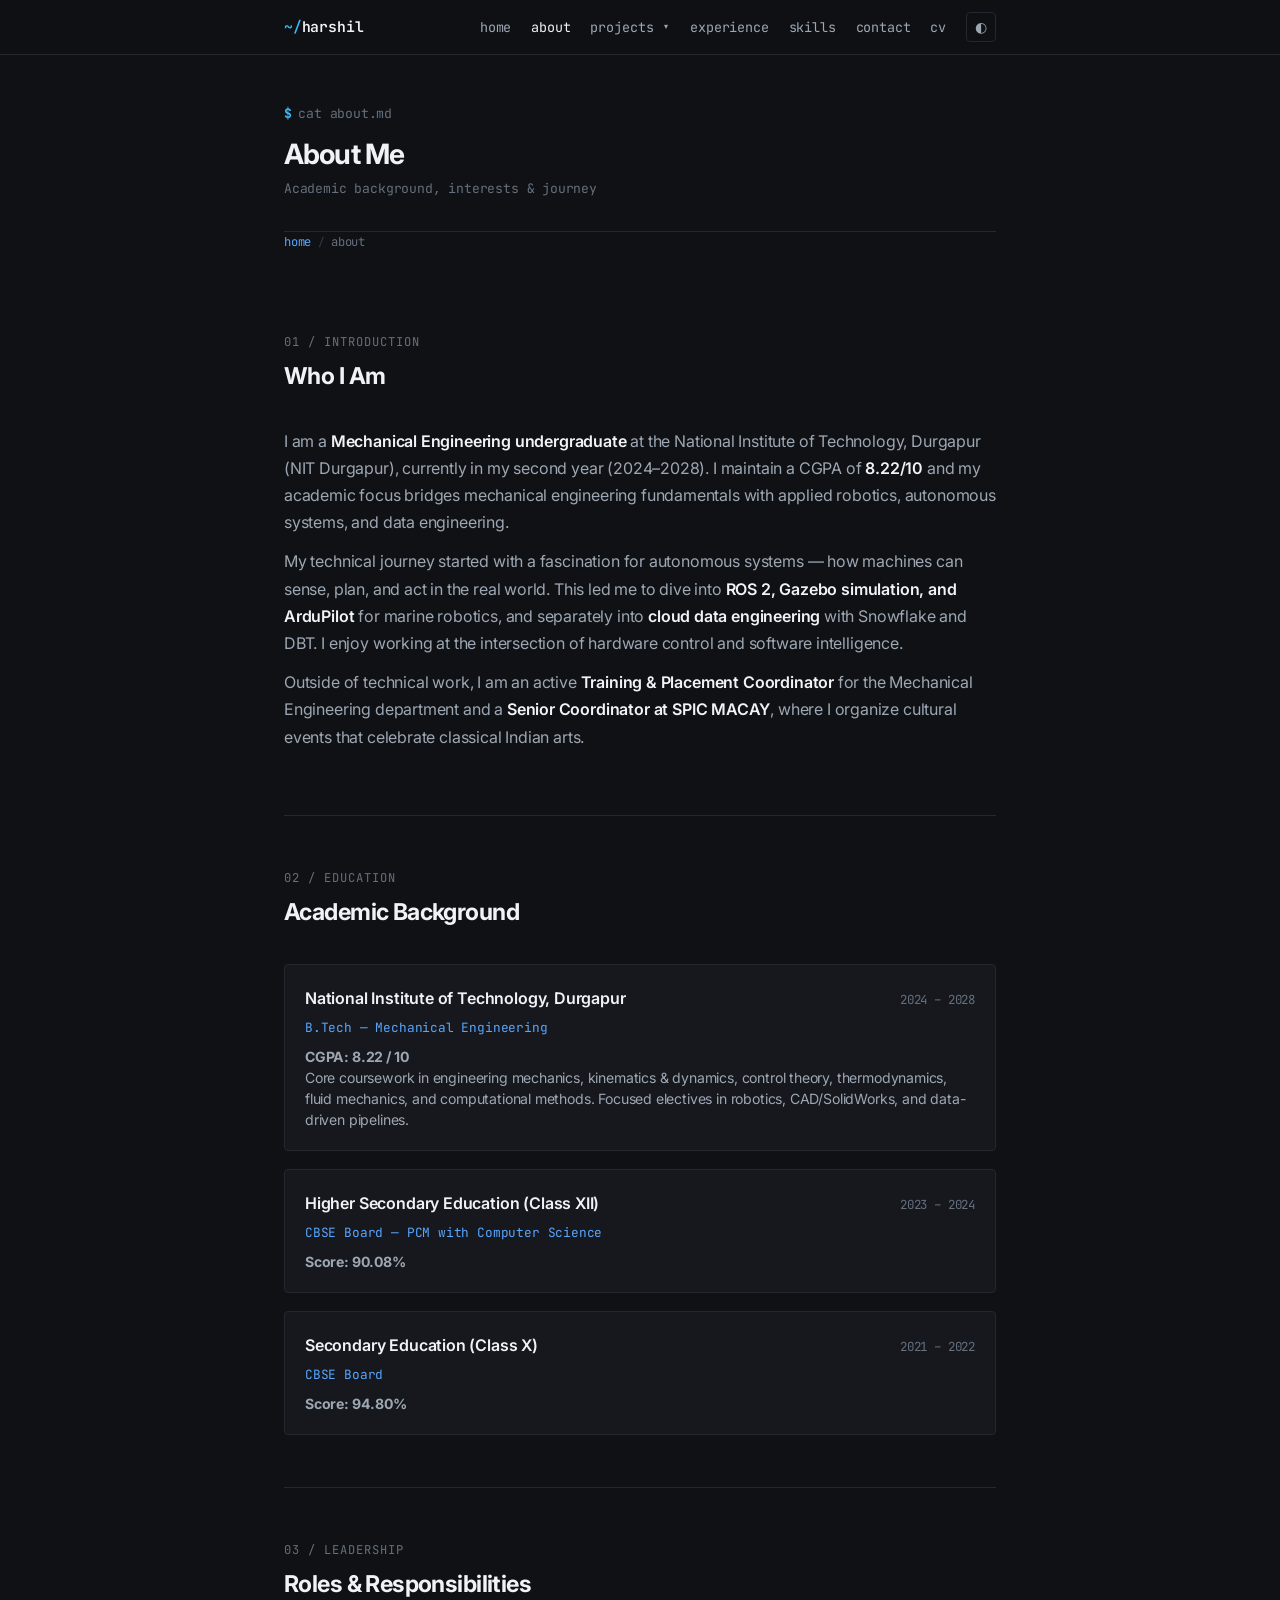
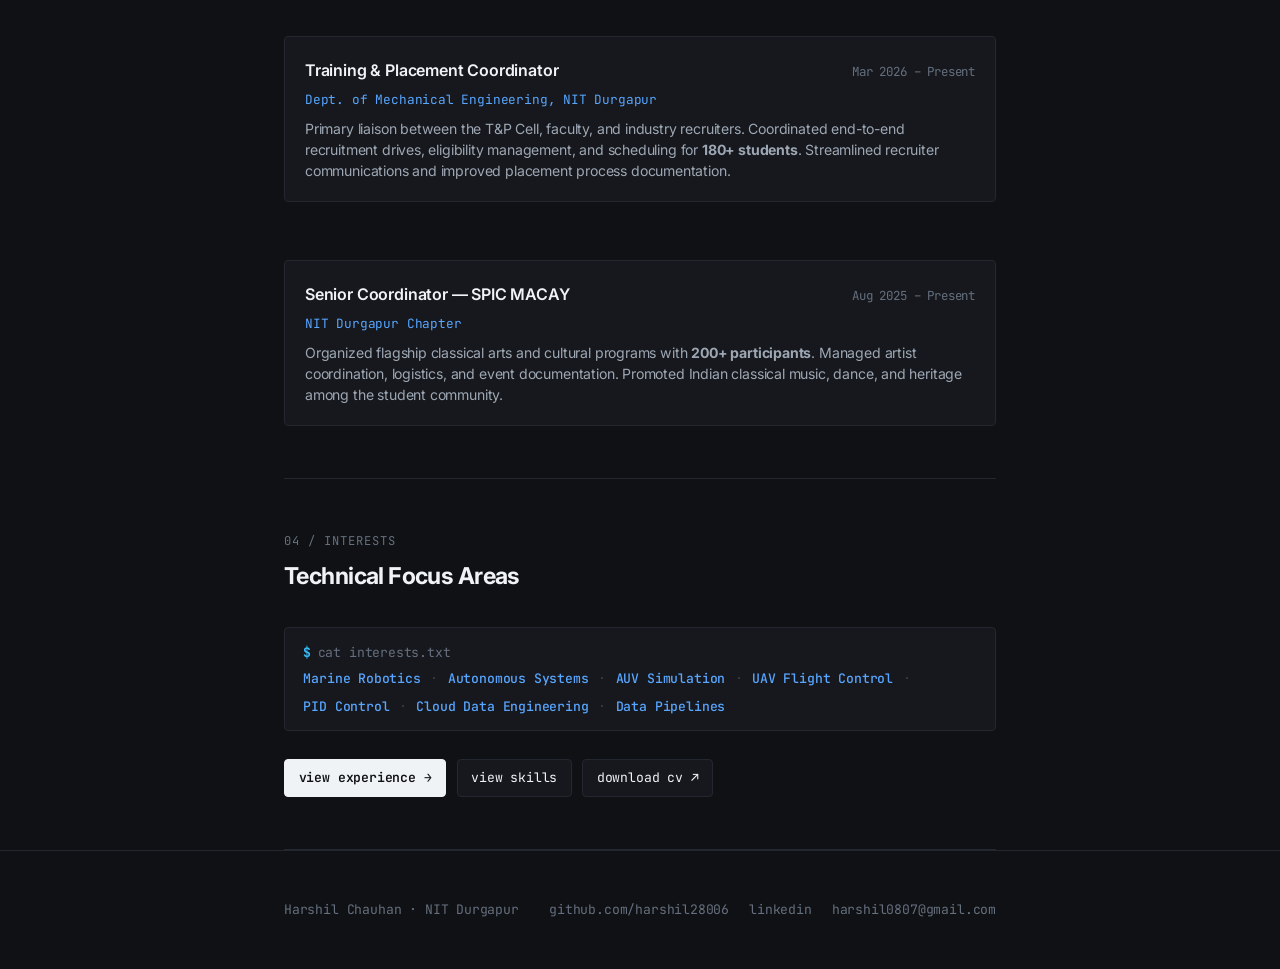
==== commit fb3a3752: "feat: add dedicated CV download page and CV section across website" ====
--- a/about.html
+++ b/about.html
@@ -1,24 +1,29 @@
 <!DOCTYPE html>
 <html lang="en" data-theme="dark">
+
 <head>
   <meta charset="UTF-8">
   <meta name="viewport" content="width=device-width, initial-scale=1.0">
   <title>About — Harshil Chauhan</title>
-  <meta name="description" content="About Harshil Chauhan — B.Tech Mechanical Engineering at NIT Durgapur. Academic background, technical interests, and leadership roles.">
+  <meta name="description"
+    content="About Harshil Chauhan — B.Tech Mechanical Engineering at NIT Durgapur. Academic background, technical interests, and leadership roles.">
   <meta name="author" content="Harshil Chauhan">
 
   <link rel="preconnect" href="https://fonts.googleapis.com">
   <link rel="preconnect" href="https://fonts.gstatic.com" crossorigin>
-  <link href="https://fonts.googleapis.com/css2?family=Inter:wght@400;500;600;700&family=JetBrains+Mono:wght@400;500;600&display=swap" rel="stylesheet">
+  <link
+    href="https://fonts.googleapis.com/css2?family=Inter:wght@400;500;600;700&family=JetBrains+Mono:wght@400;500;600&display=swap"
+    rel="stylesheet">
   <link rel="stylesheet" href="css/style.css">
 
   <script>
     try {
       var saved = localStorage.getItem('theme');
       if (saved) document.documentElement.dataset.theme = saved;
-    } catch(e) {}
+    } catch (e) { }
   </script>
 </head>
+
 <body>
   <a class="skip-link" href="#main">Skip to content</a>
 
@@ -28,24 +33,27 @@
       <a href="index.html" class="navbar-path" aria-label="Harshil Chauhan Home">
         <span class="p-tilde">~/</span><span class="p-name">harshil</span>
       </a>
-      <button class="nav-mobile-toggle" id="nav-mobile-toggle" aria-label="Open navigation menu" aria-expanded="false">☰</button>
+      <button class="nav-mobile-toggle" id="nav-mobile-toggle" aria-label="Open navigation menu"
+        aria-expanded="false">☰</button>
       <ul class="navbar-nav" id="navbar-nav" role="list">
         <li><a href="index.html" class="nav-link">home</a></li>
         <li><a href="about.html" class="nav-link">about</a></li>
         <li class="nav-dropdown">
           <button class="nav-dropdown-toggle" aria-haspopup="true" aria-expanded="false">projects ▾</button>
           <ul class="dropdown-menu" role="menu">
-            <li role="none"><a href="projects/uav-auv.html" role="menuitem"><span class="dm-tilde">~/</span><span class="dm-path">projects/uav-auv</span></a></li>
-            <li role="none"><a href="projects/data-engineering.html" role="menuitem"><span class="dm-tilde">~/</span><span class="dm-path">projects/data-engineering</span></a></li>
-            <li role="none"><a href="projects/software.html" role="menuitem"><span class="dm-tilde">~/</span><span class="dm-path">projects/software</span></a></li>
-            <li role="none"><a href="projects/other.html" role="menuitem"><span class="dm-tilde">~/</span><span class="dm-path">projects/other</span></a></li>
+            <li role="none"><a href="projects/uav-auv.html" role="menuitem"><span class="dm-tilde">~/</span><span
+                  class="dm-path">projects/uav-auv</span></a></li>
+            <li role="none"><a href="projects/data-engineering.html" role="menuitem"><span
+                  class="dm-tilde">~/</span><span class="dm-path">projects/data-engineering</span></a></li>
           </ul>
         </li>
         <li><a href="experience.html" class="nav-link">experience</a></li>
         <li><a href="skills.html" class="nav-link">skills</a></li>
         <li><a href="contact.html" class="nav-link">contact</a></li>
+        <li><a href="cv.html" class="nav-link">cv</a></li>
         <li>
-          <button type="button" class="theme-toggle" id="theme-toggle" aria-label="Toggle theme" title="Toggle theme (T)">◐</button>
+          <button type="button" class="theme-toggle" id="theme-toggle" aria-label="Toggle theme"
+            title="Toggle theme (T)">◐</button>
         </li>
       </ul>
     </div>
@@ -78,13 +86,21 @@
       </div>
 
       <p class="about-bio">
-        I am a <strong>Mechanical Engineering undergraduate</strong> at the National Institute of Technology, Durgapur (NIT Durgapur), currently in my second year (2024–2028). I maintain a CGPA of <strong>8.22/10</strong> and my academic focus bridges mechanical engineering fundamentals with applied robotics, autonomous systems, and data engineering.
+        I am a <strong>Mechanical Engineering undergraduate</strong> at the National Institute of Technology, Durgapur
+        (NIT Durgapur), currently in my second year (2024–2028). I maintain a CGPA of <strong>8.22/10</strong> and my
+        academic focus bridges mechanical engineering fundamentals with applied robotics, autonomous systems, and data
+        engineering.
       </p>
       <p class="about-bio">
-        My technical journey started with a fascination for autonomous systems — how machines can sense, plan, and act in the real world. This led me to dive into <strong>ROS 2, Gazebo simulation, and ArduPilot</strong> for marine robotics, and separately into <strong>cloud data engineering</strong> with Snowflake and DBT. I enjoy working at the intersection of hardware control and software intelligence.
+        My technical journey started with a fascination for autonomous systems — how machines can sense, plan, and act
+        in the real world. This led me to dive into <strong>ROS 2, Gazebo simulation, and ArduPilot</strong> for marine
+        robotics, and separately into <strong>cloud data engineering</strong> with Snowflake and DBT. I enjoy working at
+        the intersection of hardware control and software intelligence.
       </p>
       <p class="about-bio">
-        Outside of technical work, I am an active <strong>Training &amp; Placement Coordinator</strong> for the Mechanical Engineering department and a <strong>Senior Coordinator at SPIC MACAY</strong>, where I organize cultural events that celebrate classical Indian arts.
+        Outside of technical work, I am an active <strong>Training &amp; Placement Coordinator</strong> for the
+        Mechanical Engineering department and a <strong>Senior Coordinator at SPIC MACAY</strong>, where I organize
+        cultural events that celebrate classical Indian arts.
       </p>
     </section>
 
@@ -103,7 +119,9 @@
         <p class="edu-card-sub">B.Tech — Mechanical Engineering</p>
         <p class="edu-card-desc">
           <strong>CGPA: 8.22 / 10</strong><br>
-          Core coursework in engineering mechanics, kinematics &amp; dynamics, control theory, thermodynamics, fluid mechanics, and computational methods. Focused electives in robotics, CAD/SolidWorks, and data-driven pipelines.
+          Core coursework in engineering mechanics, kinematics &amp; dynamics, control theory, thermodynamics, fluid
+          mechanics, and computational methods. Focused electives in robotics, CAD/SolidWorks, and data-driven
+          pipelines.
         </p>
       </div>
 
@@ -145,7 +163,9 @@
           </div>
           <p class="edu-card-sub">Dept. of Mechanical Engineering, NIT Durgapur</p>
           <p class="edu-card-desc">
-            Primary liaison between the T&amp;P Cell, faculty, and industry recruiters. Coordinated end-to-end recruitment drives, eligibility management, and scheduling for <strong>180+ students</strong>. Streamlined recruiter communications and improved placement process documentation.
+            Primary liaison between the T&amp;P Cell, faculty, and industry recruiters. Coordinated end-to-end
+            recruitment drives, eligibility management, and scheduling for <strong>180+ students</strong>. Streamlined
+            recruiter communications and improved placement process documentation.
           </p>
         </div>
 
@@ -156,7 +176,9 @@
           </div>
           <p class="edu-card-sub">NIT Durgapur Chapter</p>
           <p class="edu-card-desc">
-            Organized flagship classical arts and cultural programs with <strong>200+ participants</strong>. Managed artist coordination, logistics, and event documentation. Promoted Indian classical music, dance, and heritage among the student community.
+            Organized flagship classical arts and cultural programs with <strong>200+ participants</strong>. Managed
+            artist coordination, logistics, and event documentation. Promoted Indian classical music, dance, and
+            heritage among the student community.
           </p>
         </div>
       </div>
@@ -216,4 +238,5 @@
 
   <script src="js/main.js"></script>
 </body>
-</html>
+
+</html>
--- a/css/style.css
+++ b/css/style.css
@@ -1378,6 +1378,41 @@
 }
 
 /* --------------------------------------------------------------------------
+   Upcoming Projects / Coming Soon Component
+   -------------------------------------------------------------------------- */
+.upcoming-project-item {
+  background: var(--bg-secondary);
+  border: 1px solid var(--border-subtle);
+  border-left: 3px solid var(--accent-cyan);
+  border-radius: var(--radius-md);
+  padding: 1.5rem;
+  margin-top: 1rem;
+  transition: border-color var(--transition), box-shadow var(--transition);
+}
+
+.upcoming-project-item:hover {
+  border-color: var(--border-hover);
+  border-left-color: var(--accent-cyan);
+  box-shadow: 0 6px 24px rgba(0, 0, 0, 0.2);
+}
+
+.upcoming-badge {
+  display: inline-flex;
+  align-items: center;
+  gap: 0.45rem;
+  font-family: var(--font-mono);
+  font-size: 0.72rem;
+  font-weight: 600;
+  color: var(--accent-cyan);
+  background: rgba(56, 189, 248, 0.08);
+  border: 1px solid rgba(56, 189, 248, 0.25);
+  padding: 0.25rem 0.65rem;
+  border-radius: var(--radius-sm);
+  letter-spacing: 0.05em;
+  margin-bottom: 0.5rem;
+}
+
+/* --------------------------------------------------------------------------
    Experience Teaser (Homepage summary)
    -------------------------------------------------------------------------- */
 .exp-teaser {
@@ -1600,6 +1635,109 @@
   font-size: 0.88rem;
   color: var(--text-secondary);
   line-height: 1.5;
+}
+
+/* --------------------------------------------------------------------------
+   CV / Resume Component & Preview
+   -------------------------------------------------------------------------- */
+.cv-card {
+  background: var(--bg-secondary);
+  border: 1px solid var(--border-subtle);
+  border-radius: var(--radius-md);
+  padding: 1.5rem;
+  transition: border-color var(--transition), box-shadow var(--transition);
+}
+
+.cv-card:hover {
+  border-color: var(--border-hover);
+  box-shadow: 0 4px 20px rgba(0, 0, 0, 0.18);
+}
+
+.cv-meta-grid {
+  display: grid;
+  grid-template-columns: repeat(auto-fit, minmax(180px, 1fr));
+  gap: 0.85rem;
+  margin: 1.25rem 0;
+  padding: 0.9rem 1.1rem;
+  background: var(--bg-subtle);
+  border: 1px solid var(--border-subtle);
+  border-radius: var(--radius-sm);
+  font-family: var(--font-mono);
+  font-size: 0.8rem;
+}
+
+.cv-meta-item {
+  display: flex;
+  flex-direction: column;
+  gap: 0.2rem;
+}
+
+.cv-meta-label {
+  color: var(--text-muted);
+  font-size: 0.7rem;
+  text-transform: uppercase;
+  letter-spacing: 0.06em;
+}
+
+.cv-meta-value {
+  color: var(--text-primary);
+  font-weight: 500;
+}
+
+.cv-viewer-container {
+  margin-top: 1.75rem;
+  border: 1px solid var(--border-subtle);
+  border-radius: var(--radius-md);
+  overflow: hidden;
+  background: var(--bg-secondary);
+  box-shadow: 0 4px 20px rgba(0, 0, 0, 0.15);
+}
+
+.cv-viewer-header {
+  display: flex;
+  align-items: center;
+  justify-content: space-between;
+  padding: 0.6rem 0.9rem;
+  background: var(--bg-subtle);
+  border-bottom: 1px solid var(--border-subtle);
+  font-family: var(--font-mono);
+  font-size: 0.76rem;
+}
+
+.cv-frame {
+  width: 100%;
+  height: 800px;
+  border: none;
+  background: #14171d;
+  display: block;
+}
+
+.cv-highlight-list {
+  list-style: none;
+  display: flex;
+  flex-direction: column;
+  gap: 0.65rem;
+  margin: 1.25rem 0;
+}
+
+.cv-highlight-list li {
+  position: relative;
+  padding-left: 1.35rem;
+  font-size: 0.92rem;
+  color: var(--text-secondary);
+  line-height: 1.55;
+}
+
+.cv-highlight-list li::before {
+  content: "→";
+  position: absolute;
+  left: 0;
+  color: var(--accent-cyan);
+  font-family: var(--font-mono);
+}
+
+.cv-highlight-list li strong {
+  color: var(--text-primary);
 }
 
 /* --------------------------------------------------------------------------
@@ -1715,8 +1853,20 @@
     grid-template-columns: 1fr;
   }
 
+  .upcoming-project-item {
+    padding: 1.15rem;
+  }
+
   .contact-grid {
     grid-template-columns: 1fr;
+  }
+
+  .cv-card {
+    padding: 1.15rem;
+  }
+
+  .cv-frame {
+    height: 520px;
   }
 
   .page-hero {
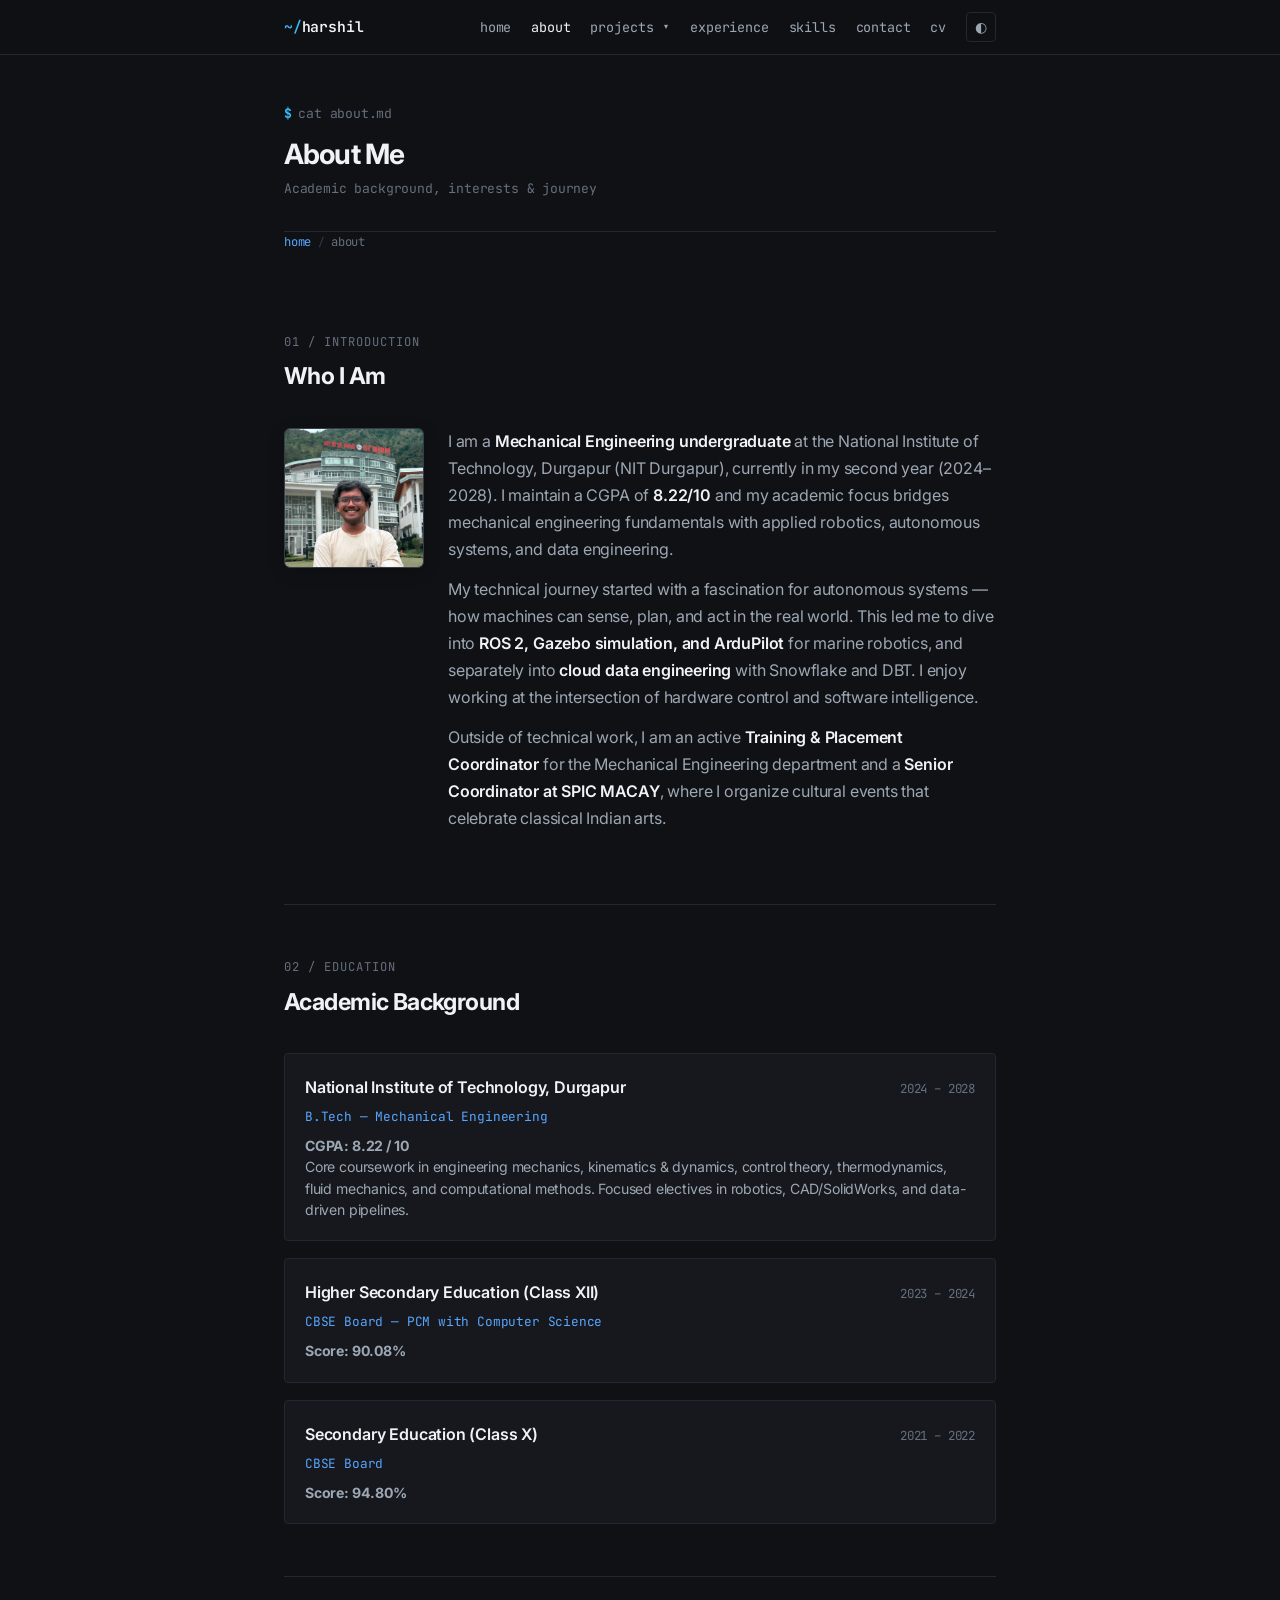
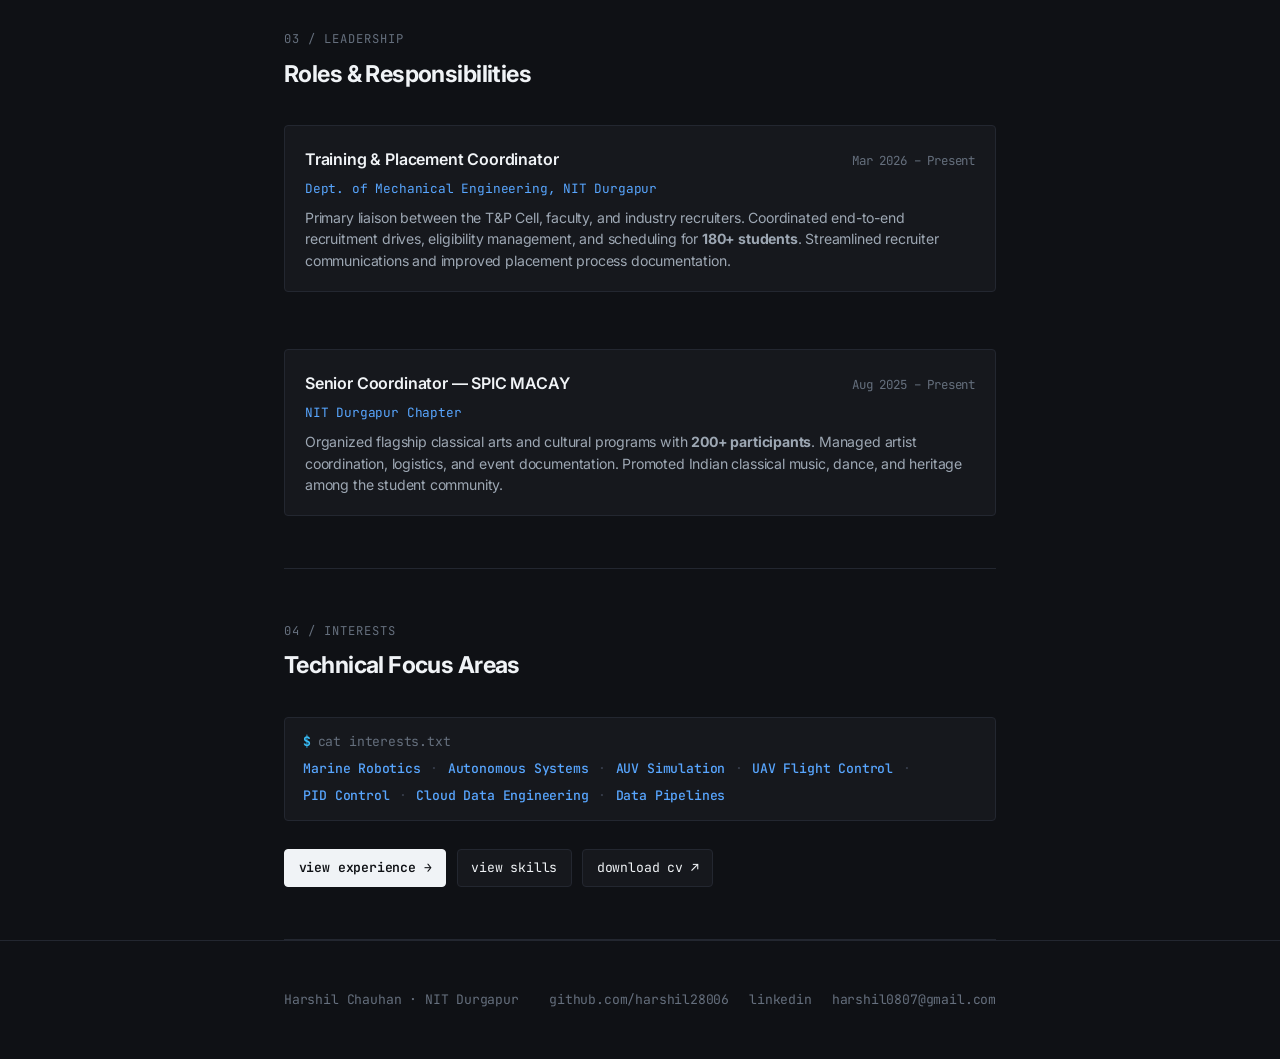
==== commit 6aa7147f: "feat: add profile photo in raaulc style to hero and about page" ====
--- a/about.html
+++ b/about.html
@@ -8,6 +8,15 @@
   <meta name="description"
     content="About Harshil Chauhan — B.Tech Mechanical Engineering at NIT Durgapur. Academic background, technical interests, and leadership roles.">
   <meta name="author" content="Harshil Chauhan">
+
+  <!-- Open Graph -->
+  <meta property="og:type" content="profile">
+  <meta property="og:title" content="About — Harshil Chauhan">
+  <meta property="og:description" content="About Harshil Chauhan — B.Tech Mechanical Engineering at NIT Durgapur. Academic background, technical interests, and leadership roles.">
+  <meta property="og:url" content="https://harshil28006.github.io/about.html">
+  <meta property="og:image" content="https://harshil28006.github.io/assets/harshil-photo.jpg">
+  <meta name="twitter:card" content="summary">
+  <meta name="twitter:image" content="https://harshil28006.github.io/assets/harshil-photo.jpg">
 
   <link rel="preconnect" href="https://fonts.googleapis.com">
   <link rel="preconnect" href="https://fonts.gstatic.com" crossorigin>
@@ -85,23 +94,30 @@
         <h2 class="section-title">Who I Am</h2>
       </div>
 
-      <p class="about-bio">
-        I am a <strong>Mechanical Engineering undergraduate</strong> at the National Institute of Technology, Durgapur
-        (NIT Durgapur), currently in my second year (2024–2028). I maintain a CGPA of <strong>8.22/10</strong> and my
-        academic focus bridges mechanical engineering fundamentals with applied robotics, autonomous systems, and data
-        engineering.
-      </p>
-      <p class="about-bio">
-        My technical journey started with a fascination for autonomous systems — how machines can sense, plan, and act
-        in the real world. This led me to dive into <strong>ROS 2, Gazebo simulation, and ArduPilot</strong> for marine
-        robotics, and separately into <strong>cloud data engineering</strong> with Snowflake and DBT. I enjoy working at
-        the intersection of hardware control and software intelligence.
-      </p>
-      <p class="about-bio">
-        Outside of technical work, I am an active <strong>Training &amp; Placement Coordinator</strong> for the
-        Mechanical Engineering department and a <strong>Senior Coordinator at SPIC MACAY</strong>, where I organize
-        cultural events that celebrate classical Indian arts.
-      </p>
+      <div class="bio-layout">
+        <div class="bio-photo">
+          <img src="assets/harshil-photo.jpg" alt="Harshil Chauhan" loading="eager" />
+        </div>
+        <div class="bio-text">
+          <p class="about-bio">
+            I am a <strong>Mechanical Engineering undergraduate</strong> at the National Institute of Technology, Durgapur
+            (NIT Durgapur), currently in my second year (2024–2028). I maintain a CGPA of <strong>8.22/10</strong> and my
+            academic focus bridges mechanical engineering fundamentals with applied robotics, autonomous systems, and data
+            engineering.
+          </p>
+          <p class="about-bio">
+            My technical journey started with a fascination for autonomous systems — how machines can sense, plan, and act
+            in the real world. This led me to dive into <strong>ROS 2, Gazebo simulation, and ArduPilot</strong> for marine
+            robotics, and separately into <strong>cloud data engineering</strong> with Snowflake and DBT. I enjoy working at
+            the intersection of hardware control and software intelligence.
+          </p>
+          <p class="about-bio">
+            Outside of technical work, I am an active <strong>Training &amp; Placement Coordinator</strong> for the
+            Mechanical Engineering department and a <strong>Senior Coordinator at SPIC MACAY</strong>, where I organize
+            cultural events that celebrate classical Indian arts.
+          </p>
+        </div>
+      </div>
     </section>
 
     <!-- Education -->
--- a/css/style.css
+++ b/css/style.css
@@ -227,7 +227,29 @@
 }
 
 .hero-identity {
-  margin-bottom: 1.25rem;
+  display: flex;
+  align-items: center;
+  gap: 1.25rem;
+  margin-bottom: 1.35rem;
+}
+
+.hero-photo {
+  width: 88px;
+  height: 88px;
+  border-radius: 50%;
+  object-fit: cover;
+  object-position: center 20%;
+  border: 1px solid var(--border-hover);
+  flex-shrink: 0;
+  background: var(--bg-subtle);
+  box-shadow: 0 4px 16px rgba(0, 0, 0, 0.25);
+  transition: transform var(--transition), border-color var(--transition);
+  display: block;
+}
+
+.hero-photo:hover {
+  transform: scale(1.04);
+  border-color: var(--accent-cyan);
 }
 
 .hero-name {
@@ -1578,6 +1600,42 @@
 /* --------------------------------------------------------------------------
    About Page — Timeline / Academic cards
    -------------------------------------------------------------------------- */
+.bio-layout {
+  display: flex;
+  align-items: flex-start;
+  gap: 1.5rem;
+  margin-bottom: 0.5rem;
+}
+
+.bio-photo {
+  width: 140px;
+  height: 140px;
+  border-radius: var(--radius-md);
+  border: 1px solid var(--border-hover);
+  overflow: hidden;
+  flex-shrink: 0;
+  background: var(--bg-subtle);
+  box-shadow: 0 4px 16px rgba(0, 0, 0, 0.2);
+}
+
+.bio-photo img {
+  width: 100%;
+  height: 100%;
+  object-fit: cover;
+  object-position: center 20%;
+  display: block;
+  transition: transform var(--transition);
+}
+
+.bio-photo:hover img {
+  transform: scale(1.04);
+}
+
+.bio-text {
+  flex: 1;
+  min-width: 0;
+}
+
 .about-bio {
   font-size: 1rem;
   color: var(--text-secondary);
@@ -1849,6 +1907,25 @@
   }
 
   /* Stacked grids */
+  .hero-identity {
+    gap: 1rem;
+  }
+
+  .hero-photo {
+    width: 72px;
+    height: 72px;
+  }
+
+  .bio-layout {
+    flex-direction: column;
+    gap: 1.25rem;
+  }
+
+  .bio-photo {
+    width: 120px;
+    height: 120px;
+  }
+
   .recent-projects-grid {
     grid-template-columns: 1fr;
   }
